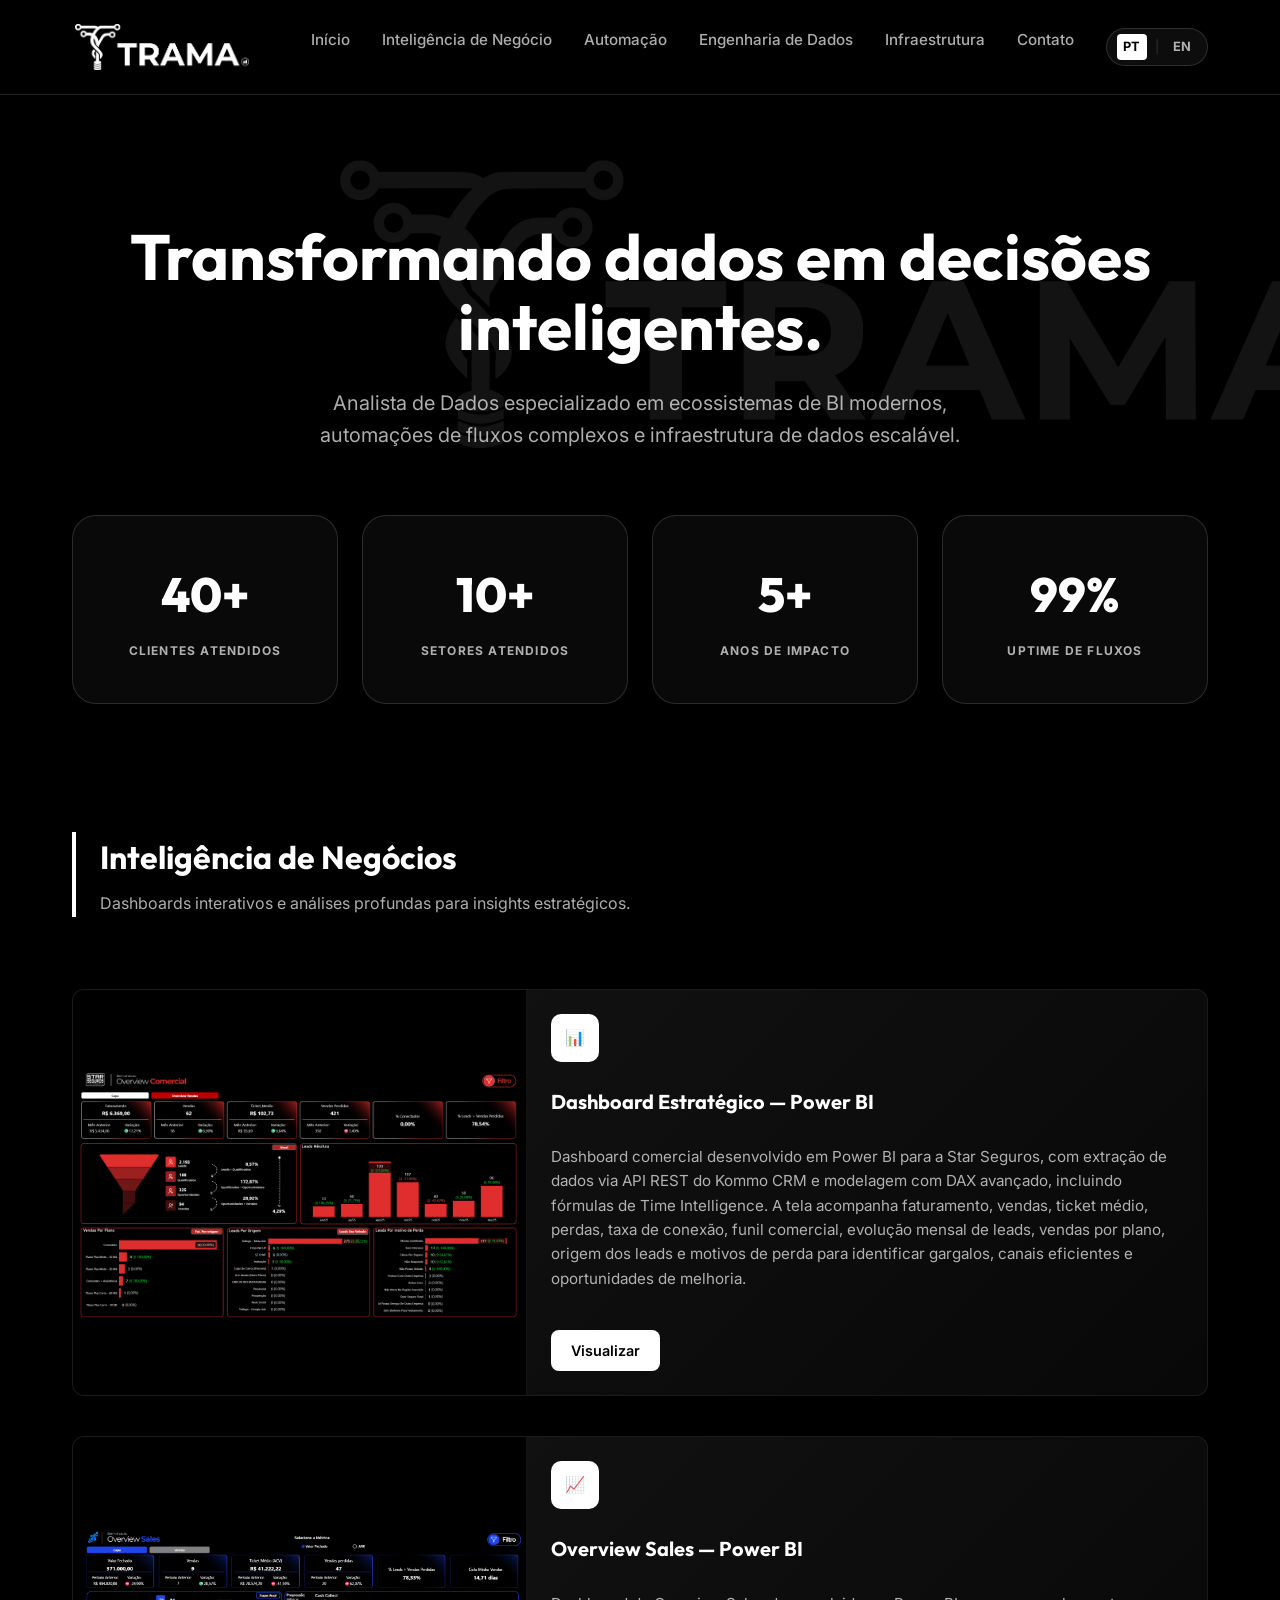
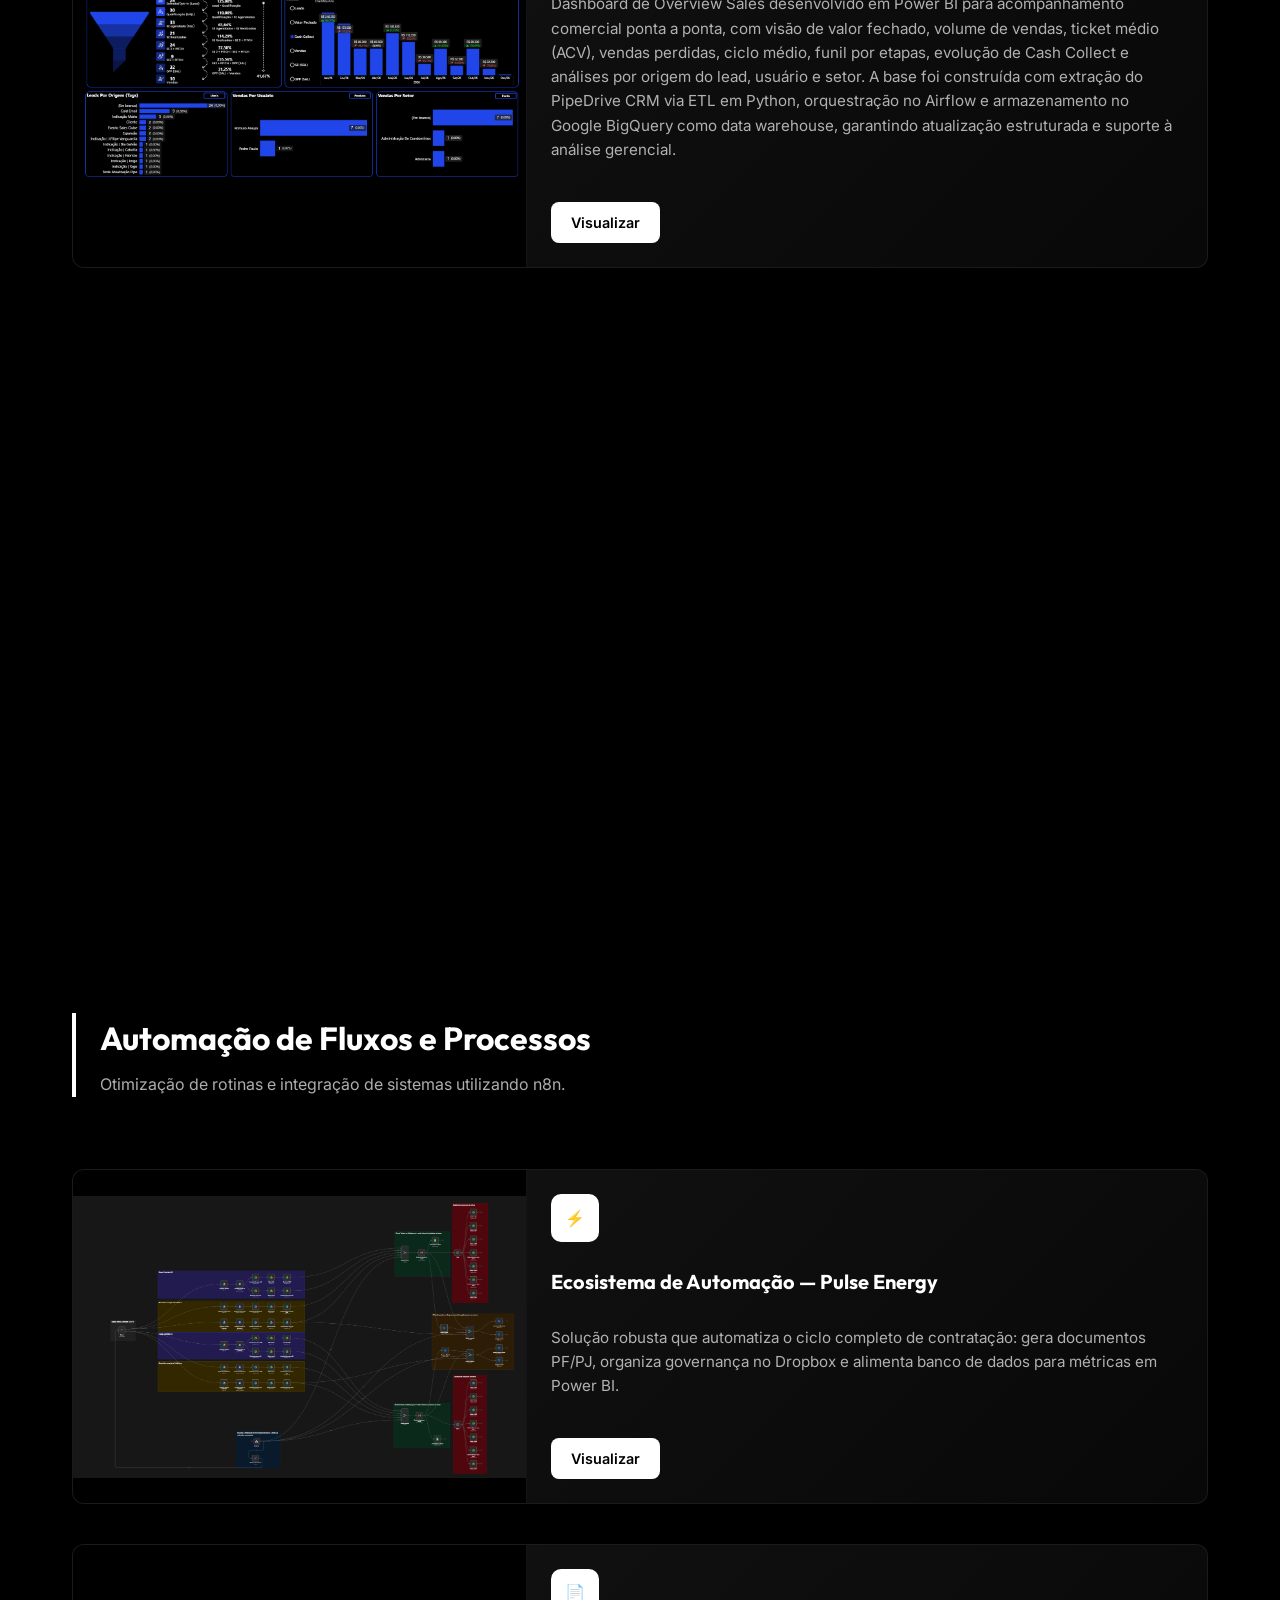
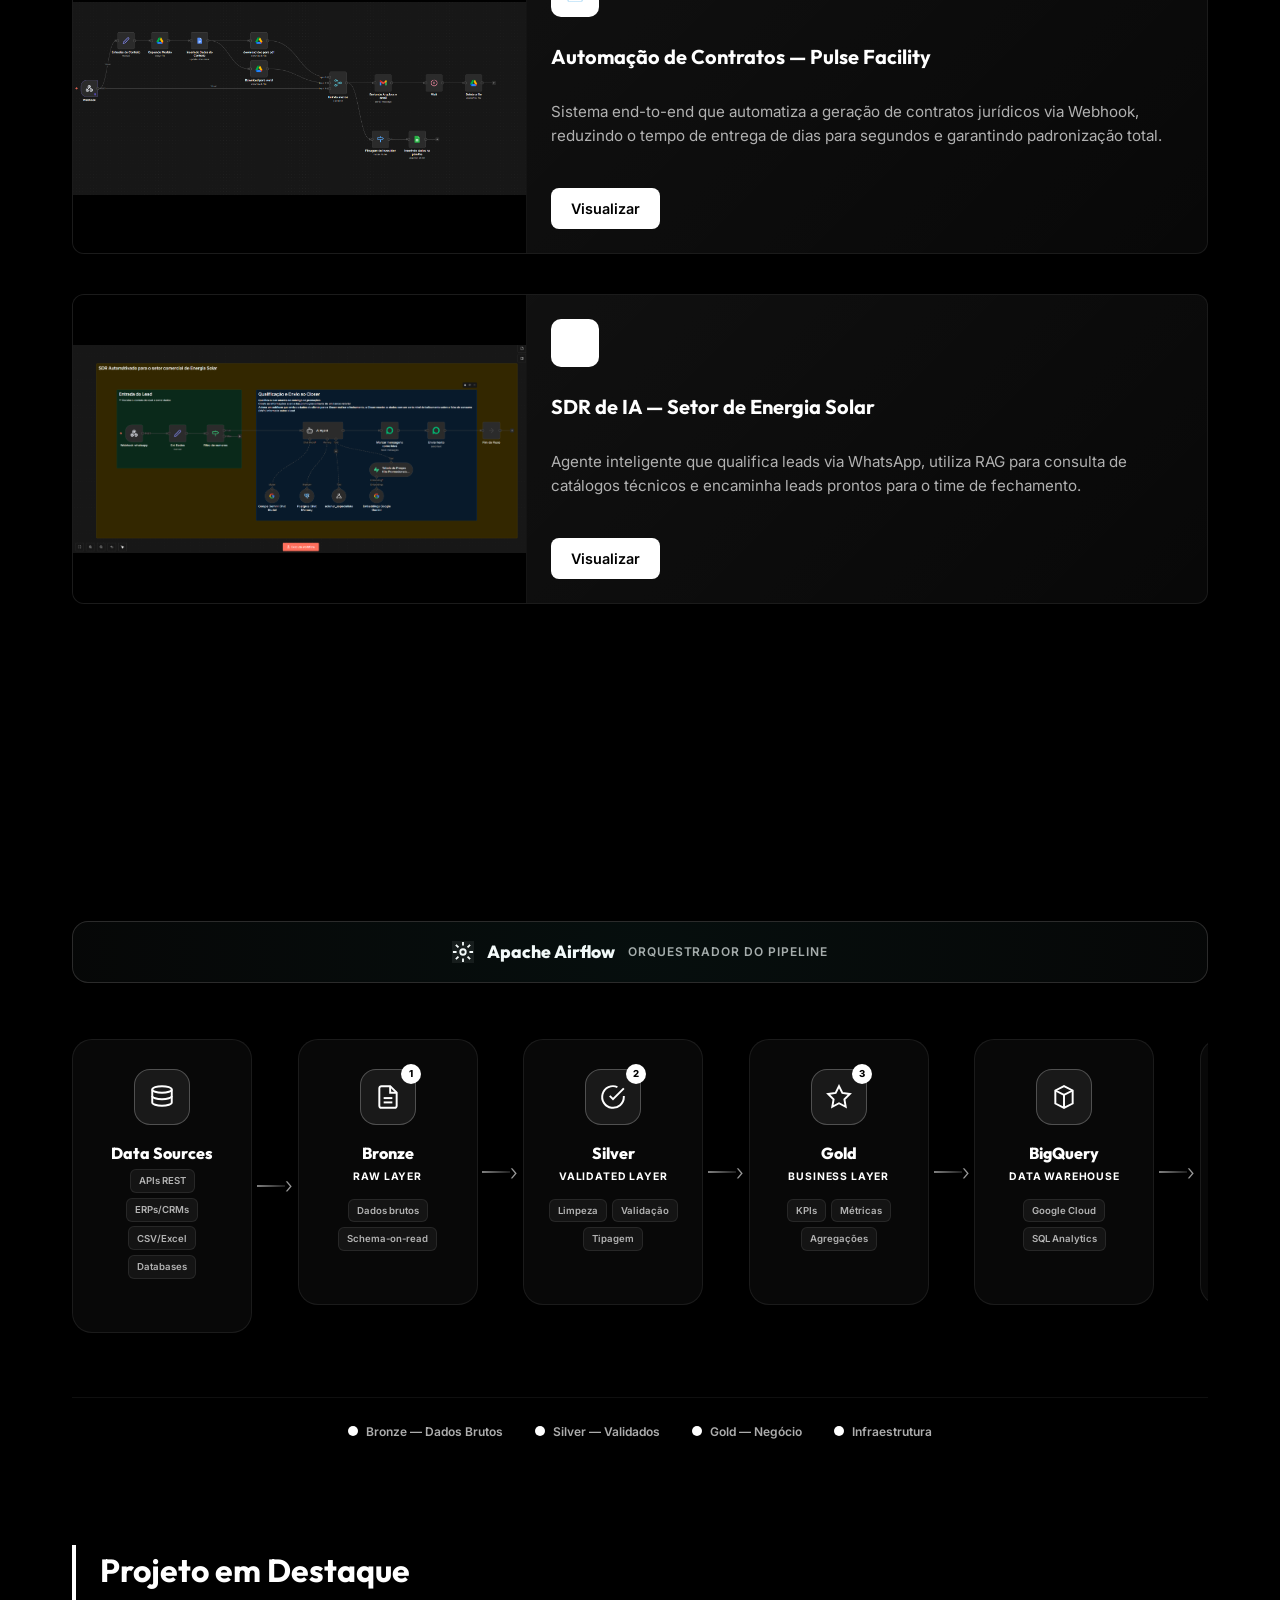
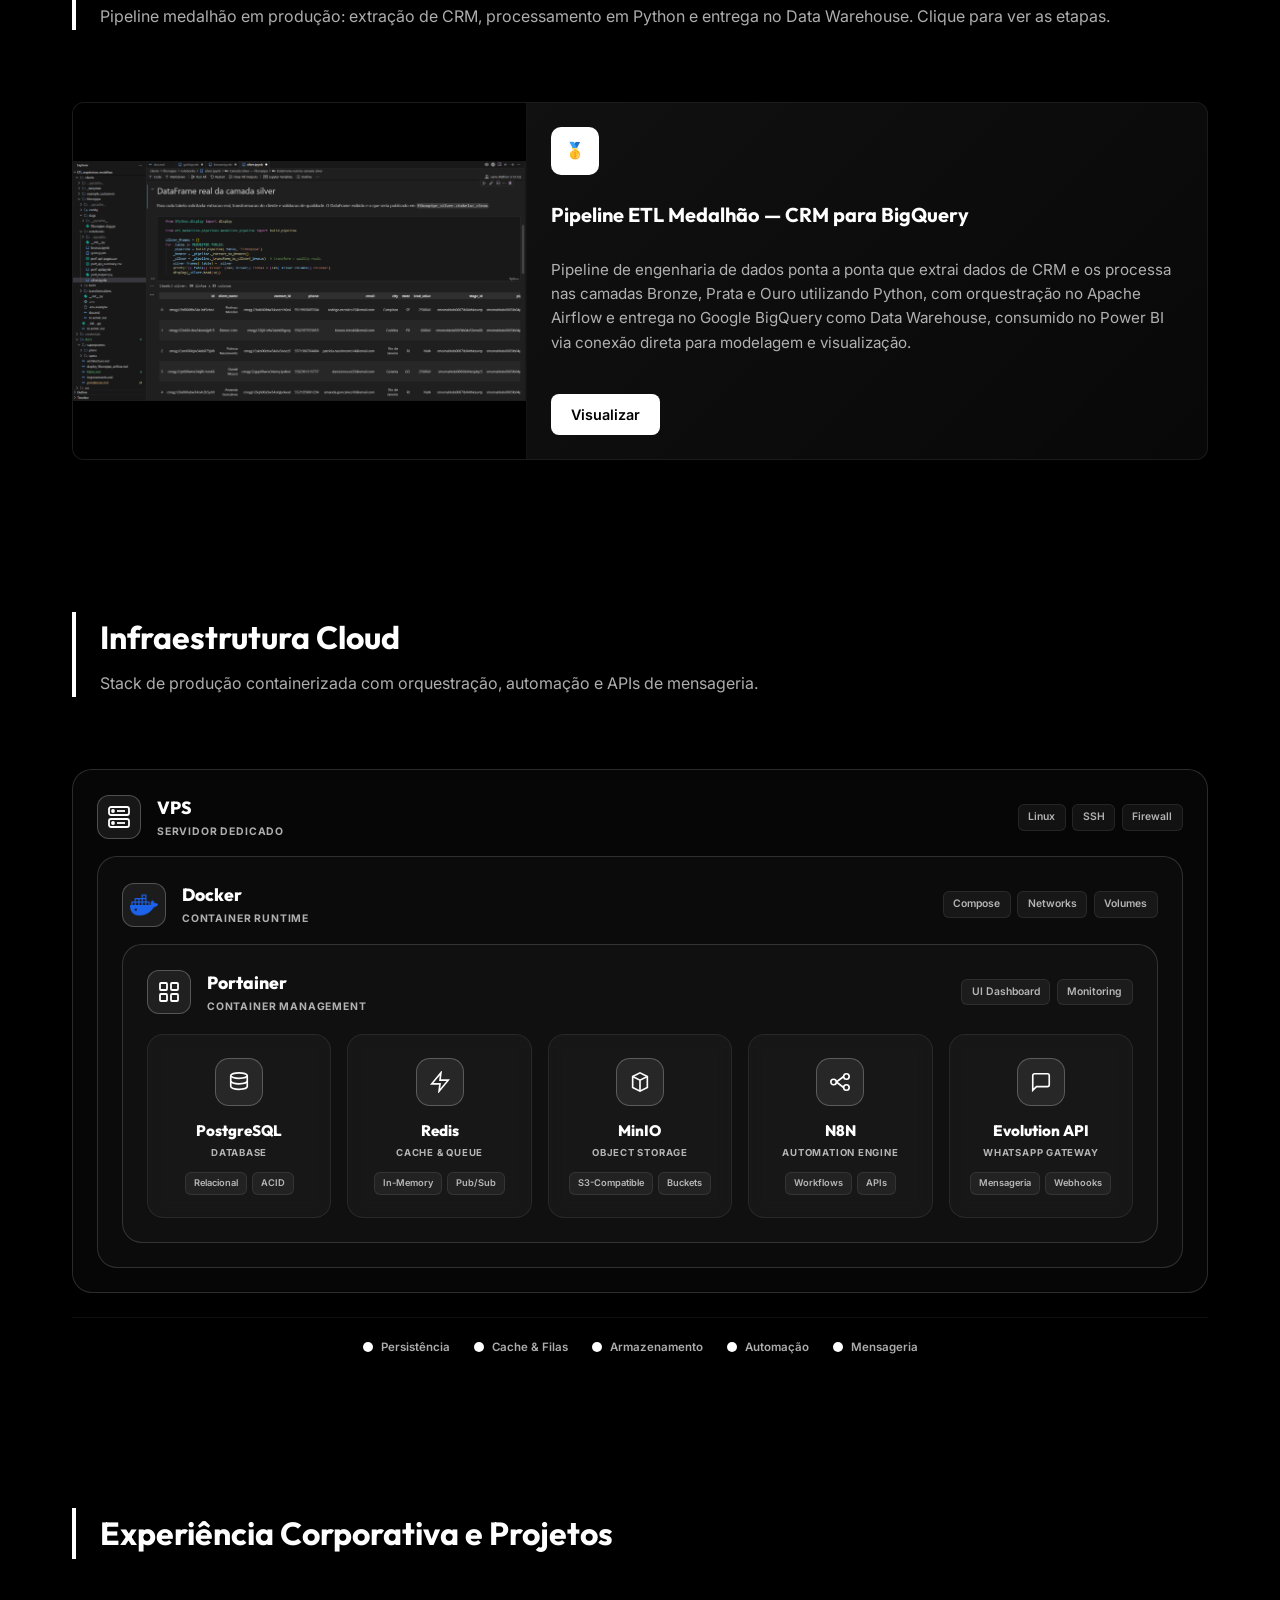
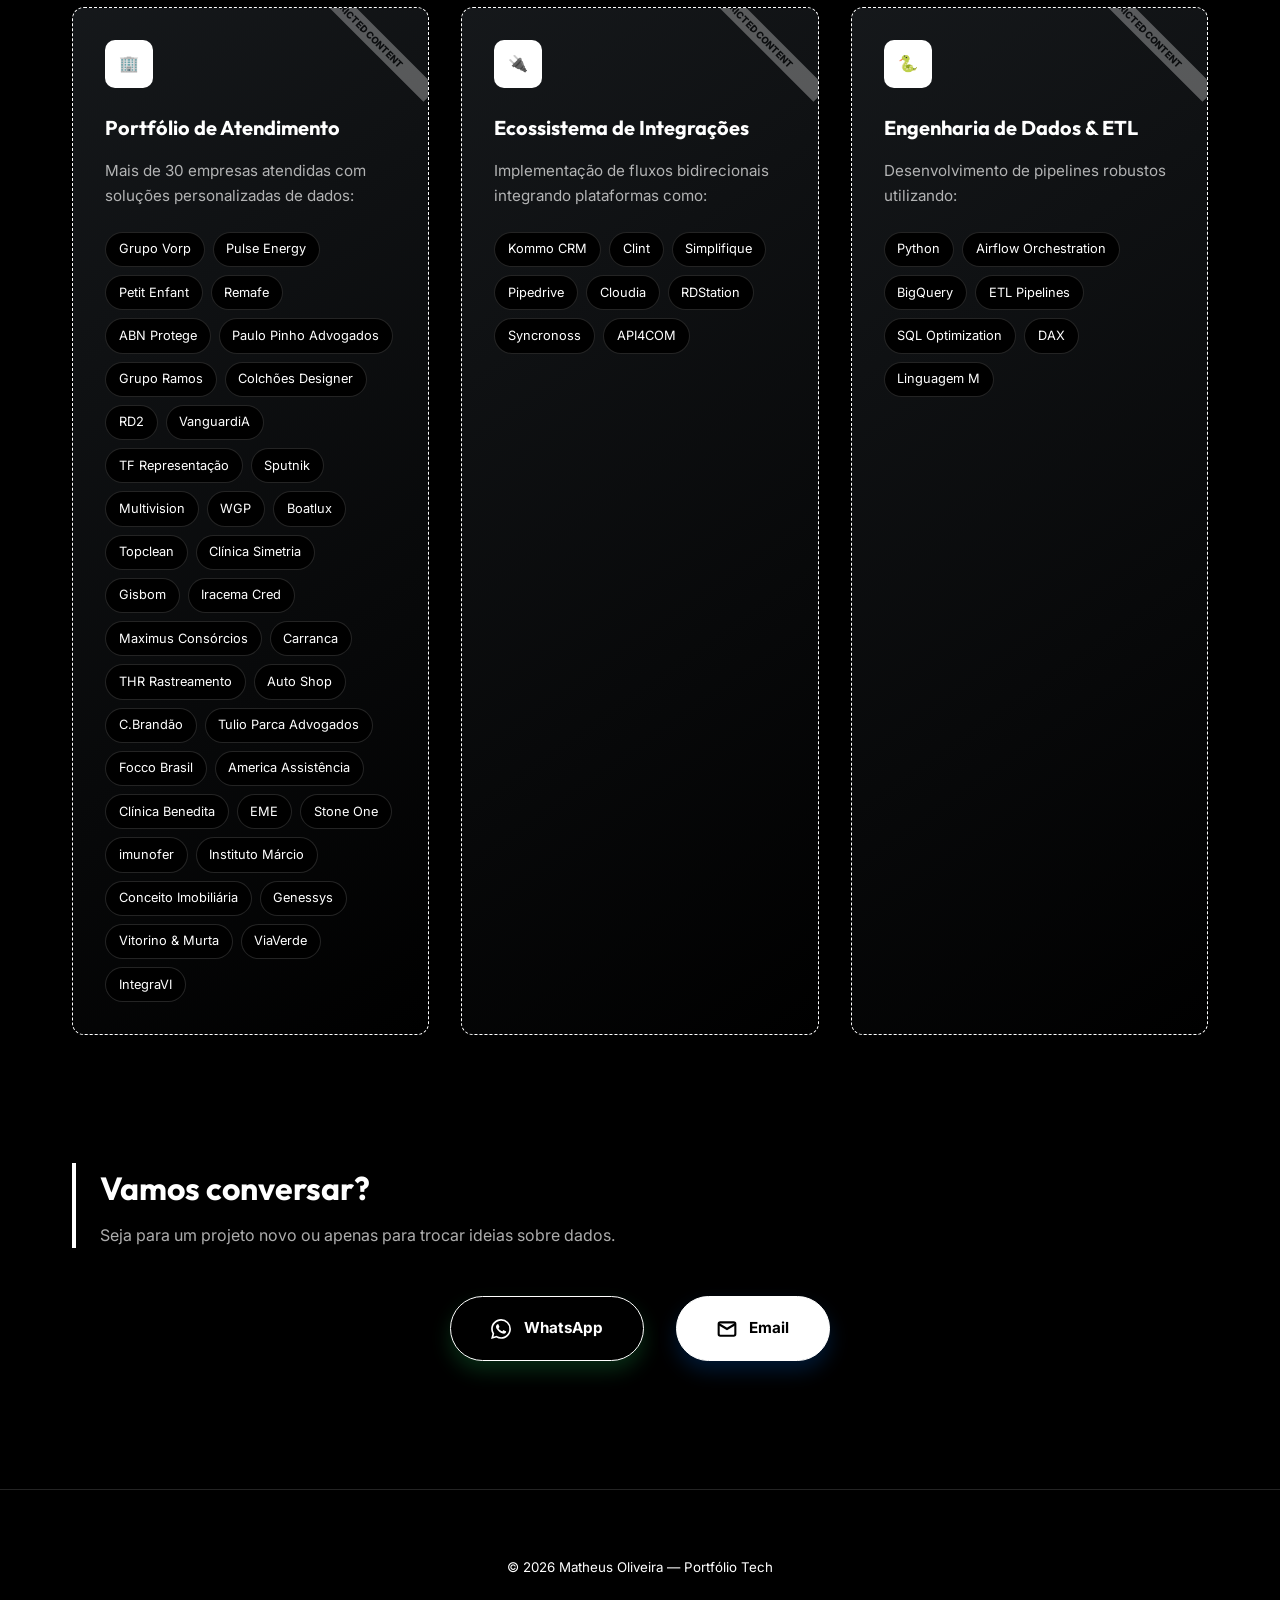
==== trama/index.html @ be78278f "feat: add Trama portfolio page" ====
<!doctype html>
<html lang="pt-BR">

<head>
  <meta charset="utf-8" />
  <meta name="viewport" content="width=device-width,initial-scale=1" />
  <base href="../">
  <link rel="icon" type="image/svg+xml" href="favicon.svg">
  <title>Matheus Oliveira | Portfólio</title>
  <meta name="description" content="Especialista em BI, Automações com n8n e Engenharia de Dados." />
  <link rel="stylesheet" href="styles.css" />
  <link rel="stylesheet" href="trama/trama.css?v=20260902-2" />
  <link rel="preconnect" href="https://app.powerbi.com" crossorigin />
  <link rel="dns-prefetch" href="https://app.powerbi.com" />
</head>

<body class="trama-page">
  <header class="site-header">
    <div class="container header-inner">
      <a class="logo trama-logo" href="/trama/#inicio" aria-label="TRAMA, início">
        <img src="assets/%5Bhorizontal%5D%20logo%20branco.png" alt="TRAMA">
      </a>
      <nav class="main-nav">
        <a href="/trama/#inicio" class="home-link">Início</a>
        <a href="/trama/#bi" data-i18n="nav_bi">Inteligência de Negócios</a>
        <a href="/trama/#n8n" data-i18n="nav_auto">Automação</a>
        <a href="/trama/#data" data-i18n="nav_data">Engenharia de Dados</a>
        <a href="/trama/#infra" data-i18n="nav_infra">Infraestrutura</a>
        <a href="/trama/#contato" data-i18n="nav_contact">Contato</a>
        <div class="lang-switch">
          <span class="lang-opt active" data-lang="pt">PT</span>
          <span class="lang-divider">|</span>
          <span class="lang-opt" data-lang="en">EN</span>
        </div>
      </nav>
    </div>
  </header>

  <main>
    <section id="inicio" class="hero">
      <div class="container">
        <h2 class="reveal delay-1" data-i18n="hero_title">Transformando dados em decisões inteligentes.</h2>
        <p class="reveal delay-2" data-i18n="hero_desc">Analista de Dados especializado em ecossistemas de BI modernos,
          automações de fluxos complexos e
          infraestrutura de dados escalável.</p>
      </div>
    </section>

    <!-- KPI Section Evolution -->
    <section class="kpis-area">
      <div class="container">
        <div class="kpi-section">
          <div class="kpi-card reveal">
            <span class="kpi-num" data-target="40">0</span>
            <span class="kpi-txt">Clientes Atendidos</span>
          </div>
          <div class="kpi-card reveal">
            <span class="kpi-num" data-target="10">0</span>
            <span class="kpi-txt">Setores Atendidos</span>
          </div>
          <div class="kpi-card reveal">
            <span class="kpi-num" data-target="5">0</span>
            <span class="kpi-txt">Anos de Impacto</span>
          </div>
          <div class="kpi-card reveal">
            <span class="kpi-num" data-target="99">0</span>
            <span class="kpi-txt">Uptime de Fluxos</span>
          </div>
        </div>
      </div>
    </section>

    <!-- Business Intelligence Section -->
    <section id="bi" class="projects-section">
      <div class="container">
        <div class="section-header reveal">
          <h3 data-i18n="bi_title">Inteligência de Negócios</h3>
          <p data-i18n="bi_desc">Dashboards interativos e análises profundas para insights estratégicos.</p>
        </div>
        <div id="bi-list" class="projects-grid">
          <div class="card placeholder-card reveal delay-1">
            <div class="card-icon">⏳</div>
            <h4 class="card-title" data-i18n="soon_title">Em breve...</h4>
            <p class="card-desc" data-i18n="bi_soon_desc">Novos dashboards e análises estratégicas estão sendo
              preparados.</p>
          </div>
        </div>
      </div>
    </section>

    <!-- Automation Section -->
    <section id="n8n" class="projects-section">
      <div class="container">
        <div class="section-header reveal">
          <h3 data-i18n="auto_title">Automação de Fluxos e Processos</h3>
          <p data-i18n="auto_desc">Otimização de rotinas e integração de sistemas utilizando n8n.</p>
        </div>
        <div id="n8n-list" class="projects-grid"></div>
      </div>
    </section>

    <!-- Data Architecture Section -->
    <section id="data" class="projects-section">
      <div class="container">
        <div class="section-header reveal">
          <h3 data-i18n="data_title">Engenharia de Dados</h3>
          <p data-i18n="data_desc">Pipeline ETL ponta a ponta com Arquitetura Medalhão, orquestração e entrega de valor
            ao cliente.</p>
        </div>

        <!-- Medallion Architecture Flowchart -->
        <div class="medallion-flow reveal">

          <!-- Orchestrator Banner -->
          <div class="flow-orchestrator">
            <div class="orch-icon">
              <svg width="22" height="22" viewBox="0 0 24 24" fill="none" stroke="currentColor" stroke-width="2">
                <circle cx="12" cy="12" r="3" />
                <path
                  d="M12 1v4M12 19v4M4.22 4.22l2.83 2.83M16.95 16.95l2.83 2.83M1 12h4M19 12h4M4.22 19.78l2.83-2.83M16.95 7.05l2.83-2.83" />
              </svg>
            </div>
            <span class="orch-label">Apache Airflow</span>
            <span class="orch-role">Orquestrador do Pipeline</span>
            <div class="orch-pulse"></div>
          </div>

          <!-- Flow Steps -->
          <div class="flow-track">

            <!-- Step 1: Data Sources -->
            <div class="flow-step" data-step="1">
              <div class="step-node source-node">
                <div class="step-icon-wrap source-wrap">
                  <svg width="26" height="26" viewBox="0 0 24 24" fill="none" stroke="currentColor" stroke-width="1.8">
                    <ellipse cx="12" cy="5" rx="9" ry="3" />
                    <path d="M21 5v6c0 1.66-4.03 3-9 3S3 12.66 3 11V5" />
                    <path d="M21 11v6c0 1.66-4.03 3-9 3s-9-1.34-9-3v-6" />
                  </svg>
                </div>
                <h4 class="step-title">Data Sources</h4>
                <div class="step-tags">
                  <span class="step-tag">APIs REST</span>
                  <span class="step-tag">ERPs/CRMs</span>
                  <span class="step-tag">CSV/Excel</span>
                  <span class="step-tag">Databases</span>
                </div>
                <p class="step-desc">Ingestão de múltiplas fontes de dados estruturados e semi-estruturados</p>
              </div>
              <div class="flow-connector">
                <div class="connector-line"></div>
                <div class="connector-arrow">›</div>
              </div>
            </div>

            <!-- Step 2: Bronze -->
            <div class="flow-step" data-step="2">
              <div class="step-node bronze-node">
                <div class="step-icon-wrap bronze-wrap">
                  <span class="medal-badge bronze-badge">1</span>
                  <svg width="26" height="26" viewBox="0 0 24 24" fill="none" stroke="currentColor" stroke-width="1.8">
                    <path d="M14 2H6a2 2 0 00-2 2v16a2 2 0 002 2h12a2 2 0 002-2V8z" />
                    <polyline points="14,2 14,8 20,8" />
                    <line x1="16" y1="13" x2="8" y2="13" />
                    <line x1="16" y1="17" x2="8" y2="17" />
                  </svg>
                </div>
                <h4 class="step-title">Bronze</h4>
                <span class="step-subtitle">Raw Layer</span>
                <div class="step-tags">
                  <span class="step-tag">Dados brutos</span>
                  <span class="step-tag">Schema-on-read</span>
                </div>
                <p class="step-desc">Cópia fiel das fontes sem transformação. Histórico imutável.</p>
              </div>
              <div class="flow-connector">
                <div class="connector-line"></div>
                <div class="connector-arrow">›</div>
              </div>
            </div>

            <!-- Step 3: Silver -->
            <div class="flow-step" data-step="3">
              <div class="step-node silver-node">
                <div class="step-icon-wrap silver-wrap">
                  <span class="medal-badge silver-badge">2</span>
                  <svg width="26" height="26" viewBox="0 0 24 24" fill="none" stroke="currentColor" stroke-width="1.8">
                    <path d="M22 11.08V12a10 10 0 11-5.93-9.14" />
                    <polyline points="22,4 12,14.01 9,11.01" />
                  </svg>
                </div>
                <h4 class="step-title">Silver</h4>
                <span class="step-subtitle">Validated Layer</span>
                <div class="step-tags">
                  <span class="step-tag">Limpeza</span>
                  <span class="step-tag">Validação</span>
                  <span class="step-tag">Tipagem</span>
                </div>
                <p class="step-desc">Dados limpos, validados e padronizados. Regras de qualidade aplicadas.</p>
              </div>
              <div class="flow-connector">
                <div class="connector-line"></div>
                <div class="connector-arrow">›</div>
              </div>
            </div>

            <!-- Step 4: Gold -->
            <div class="flow-step" data-step="4">
              <div class="step-node gold-node">
                <div class="step-icon-wrap gold-wrap">
                  <span class="medal-badge gold-badge">3</span>
                  <svg width="26" height="26" viewBox="0 0 24 24" fill="none" stroke="currentColor" stroke-width="1.8">
                    <polygon
                      points="12,2 15.09,8.26 22,9.27 17,14.14 18.18,21.02 12,17.77 5.82,21.02 7,14.14 2,9.27 8.91,8.26" />
                  </svg>
                </div>
                <h4 class="step-title">Gold</h4>
                <span class="step-subtitle">Business Layer</span>
                <div class="step-tags">
                  <span class="step-tag">KPIs</span>
                  <span class="step-tag">Métricas</span>
                  <span class="step-tag">Agregações</span>
                </div>
                <p class="step-desc">Modelos dimensionais prontos para consumo. Métricas de negócio calculadas.</p>
              </div>
              <div class="flow-connector">
                <div class="connector-line"></div>
                <div class="connector-arrow">›</div>
              </div>
            </div>

            <!-- Step 5: BigQuery DW -->
            <div class="flow-step" data-step="5">
              <div class="step-node bq-node">
                <div class="step-icon-wrap bq-wrap">
                  <svg width="26" height="26" viewBox="0 0 24 24" fill="none" stroke="currentColor" stroke-width="1.8">
                    <path d="M4 6l8-4 8 4v12l-8 4-8-4z" />
                    <path d="M4 6l8 4 8-4" />
                    <path d="M12 10v12" />
                  </svg>
                </div>
                <h4 class="step-title">BigQuery</h4>
                <span class="step-subtitle">Data Warehouse</span>
                <div class="step-tags">
                  <span class="step-tag">Google Cloud</span>
                  <span class="step-tag">SQL Analytics</span>
                </div>
                <p class="step-desc">Armazém central escalável. Consultas analíticas de alto desempenho.</p>
              </div>
              <div class="flow-connector">
                <div class="connector-line"></div>
                <div class="connector-arrow">›</div>
              </div>
            </div>

            <!-- Step 6: Power BI -->
            <div class="flow-step" data-step="6">
              <div class="step-node pbi-node">
                <div class="step-icon-wrap pbi-wrap">
                  <svg width="26" height="26" viewBox="0 0 24 24" fill="none" stroke="currentColor" stroke-width="1.8">
                    <rect x="3" y="12" width="4" height="9" rx="1" />
                    <rect x="10" y="7" width="4" height="14" rx="1" />
                    <rect x="17" y="3" width="4" height="18" rx="1" />
                  </svg>
                </div>
                <h4 class="step-title">Power BI</h4>
                <span class="step-subtitle">Data Visualization</span>
                <div class="step-tags">
                  <span class="step-tag">DAX</span>
                  <span class="step-tag">Dashboards</span>
                  <span class="step-tag">Storytelling</span>
                </div>
                <p class="step-desc">Visualizações interativas e relatórios estratégicos com modelagem DAX.</p>
              </div>
              <div class="flow-connector">
                <div class="connector-line"></div>
                <div class="connector-arrow">›</div>
              </div>
            </div>

            <!-- Step 7: Client -->
            <div class="flow-step" data-step="7">
              <div class="step-node client-node">
                <div class="step-icon-wrap client-wrap">
                  <svg width="26" height="26" viewBox="0 0 24 24" fill="none" stroke="currentColor" stroke-width="1.8">
                    <path d="M17 21v-2a4 4 0 00-4-4H5a4 4 0 00-4 4v2" />
                    <circle cx="9" cy="7" r="4" />
                    <path d="M23 21v-2a4 4 0 00-3-3.87" />
                    <path d="M16 3.13a4 4 0 010 7.75" />
                  </svg>
                </div>
                <h4 class="step-title">Cliente</h4>
                <span class="step-subtitle">Decisão Estratégica</span>
                <div class="step-tags">
                  <span class="step-tag">Insights</span>
                  <span class="step-tag">Ações</span>
                </div>
                <p class="step-desc">Entrega de valor: insights acionáveis para tomada de decisão executiva.</p>
              </div>
            </div>

          </div><!-- /flow-track -->

          <!-- Flow Legend -->
          <div class="flow-legend">
            <div class="legend-item">
              <span class="legend-dot" style="background: #cd7f32;"></span>
              <span>Bronze — Dados Brutos</span>
            </div>
            <div class="legend-item">
              <span class="legend-dot" style="background: #b0b8c9;"></span>
              <span>Silver — Validados</span>
            </div>
            <div class="legend-item">
              <span class="legend-dot" style="background: #ffd700;"></span>
              <span>Gold — Negócio</span>
            </div>
            <div class="legend-item">
              <span class="legend-dot" style="background: var(--accent-bright, #8ea8ff);"></span>
              <span>Infraestrutura</span>
            </div>
          </div>

        </div><!-- /medallion-flow -->

        <!-- Featured Data Engineering Project -->
        <div class="section-header section-subheader reveal">
          <h3 data-i18n="data_project_title">Projeto em Destaque</h3>
          <p data-i18n="data_project_desc">Pipeline medalhão em produção: extração de CRM, processamento em Python
            e entrega no Data Warehouse. Clique para ver as etapas.</p>
        </div>
        <div id="data-list" class="projects-grid"></div>

      </div>
    </section>

    <!-- Infrastructure Section -->
    <section id="infra" class="projects-section">
      <div class="container">
        <div class="section-header reveal">
          <h3 data-i18n="infra_title">Infraestrutura Cloud</h3>
          <p data-i18n="infra_desc">Stack de produção containerizada com orquestração, automação e APIs de mensageria.
          </p>
        </div>

        <div class="infra-flow reveal">

          <!-- Layer 1: VPS -->
          <div class="infra-layer vps-layer">
            <div class="layer-header">
              <div class="layer-icon-wrap vps-icon-wrap">
                <svg width="24" height="24" viewBox="0 0 24 24" fill="none" stroke="currentColor" stroke-width="1.8">
                  <rect x="2" y="2" width="20" height="8" rx="2" />
                  <rect x="2" y="14" width="20" height="8" rx="2" />
                  <circle cx="6" cy="6" r="1" fill="currentColor" />
                  <circle cx="6" cy="18" r="1" fill="currentColor" />
                  <line x1="10" y1="6" x2="18" y2="6" />
                  <line x1="10" y1="18" x2="18" y2="18" />
                </svg>
              </div>
              <div class="layer-title-group">
                <h4 class="layer-title">VPS</h4>
                <span class="layer-subtitle">Servidor Dedicado</span>
              </div>
              <div class="layer-tags">
                <span class="infra-tag">Linux</span>
                <span class="infra-tag">SSH</span>
                <span class="infra-tag">Firewall</span>
              </div>
            </div>

            <!-- Layer 2: Docker -->
            <div class="infra-layer docker-layer">
              <div class="layer-header">
                <div class="layer-icon-wrap docker-icon-wrap">
                  <img src="assets/social.png" alt="Docker" width="28" height="28" style="object-fit: contain;">
                </div>
                <div class="layer-title-group">
                  <h4 class="layer-title">Docker</h4>
                  <span class="layer-subtitle">Container Runtime</span>
                </div>
                <div class="layer-tags">
                  <span class="infra-tag">Compose</span>
                  <span class="infra-tag">Networks</span>
                  <span class="infra-tag">Volumes</span>
                </div>
              </div>

              <!-- Layer 3: Portainer -->
              <div class="infra-layer portainer-layer">
                <div class="layer-header">
                  <div class="layer-icon-wrap portainer-icon-wrap">
                    <svg width="24" height="24" viewBox="0 0 24 24" fill="none" stroke="currentColor"
                      stroke-width="1.8">
                      <rect x="3" y="3" width="7" height="7" rx="1" />
                      <rect x="14" y="3" width="7" height="7" rx="1" />
                      <rect x="3" y="14" width="7" height="7" rx="1" />
                      <rect x="14" y="14" width="7" height="7" rx="1" />
                    </svg>
                  </div>
                  <div class="layer-title-group">
                    <h4 class="layer-title">Portainer</h4>
                    <span class="layer-subtitle">Container Management</span>
                  </div>
                  <div class="layer-tags">
                    <span class="infra-tag">UI Dashboard</span>
                    <span class="infra-tag">Monitoring</span>
                  </div>
                </div>

                <!-- Services Grid -->
                <div class="infra-services">

                  <div class="service-card postgres-service">
                    <div class="service-icon-wrap postgres-icon">
                      <svg width="22" height="22" viewBox="0 0 24 24" fill="none" stroke="currentColor"
                        stroke-width="1.8">
                        <ellipse cx="12" cy="5" rx="9" ry="3" />
                        <path d="M21 5v6c0 1.66-4.03 3-9 3S3 12.66 3 11V5" />
                        <path d="M21 11v6c0 1.66-4.03 3-9 3s-9-1.34-9-3v-6" />
                      </svg>
                    </div>
                    <h5 class="service-name">PostgreSQL</h5>
                    <span class="service-role">Database</span>
                    <div class="service-tags">
                      <span>Relacional</span>
                      <span>ACID</span>
                    </div>
                  </div>

                  <div class="service-card redis-service">
                    <div class="service-icon-wrap redis-icon">
                      <svg width="22" height="22" viewBox="0 0 24 24" fill="none" stroke="currentColor"
                        stroke-width="1.8">
                        <polygon points="13,2 3,14 12,14 11,22 21,10 12,10" />
                      </svg>
                    </div>
                    <h5 class="service-name">Redis</h5>
                    <span class="service-role">Cache & Queue</span>
                    <div class="service-tags">
                      <span>In-Memory</span>
                      <span>Pub/Sub</span>
                    </div>
                  </div>

                  <div class="service-card minio-service">
                    <div class="service-icon-wrap minio-icon">
                      <svg width="22" height="22" viewBox="0 0 24 24" fill="none" stroke="currentColor"
                        stroke-width="1.8">
                        <path d="M4 6l8-4 8 4v12l-8 4-8-4z" />
                        <path d="M4 6l8 4 8-4" />
                        <path d="M12 10v12" />
                      </svg>
                    </div>
                    <h5 class="service-name">MinIO</h5>
                    <span class="service-role">Object Storage</span>
                    <div class="service-tags">
                      <span>S3-Compatible</span>
                      <span>Buckets</span>
                    </div>
                  </div>

                  <div class="service-card n8n-service">
                    <div class="service-icon-wrap n8n-icon">
                      <svg width="22" height="22" viewBox="0 0 24 24" fill="none" stroke="currentColor"
                        stroke-width="1.8">
                        <circle cx="5" cy="12" r="3" />
                        <circle cx="19" cy="6" r="3" />
                        <circle cx="19" cy="18" r="3" />
                        <line x1="8" y1="12" x2="16" y2="6" />
                        <line x1="8" y1="12" x2="16" y2="18" />
                      </svg>
                    </div>
                    <h5 class="service-name">N8N</h5>
                    <span class="service-role">Automation Engine</span>
                    <div class="service-tags">
                      <span>Workflows</span>
                      <span>APIs</span>
                    </div>
                  </div>

                  <div class="service-card evolution-service">
                    <div class="service-icon-wrap evolution-icon">
                      <svg width="22" height="22" viewBox="0 0 24 24" fill="none" stroke="currentColor"
                        stroke-width="1.8">
                        <path d="M21 15a2 2 0 01-2 2H7l-4 4V5a2 2 0 012-2h14a2 2 0 012 2z" />
                      </svg>
                    </div>
                    <h5 class="service-name">Evolution API</h5>
                    <span class="service-role">WhatsApp Gateway</span>
                    <div class="service-tags">
                      <span>Mensageria</span>
                      <span>Webhooks</span>
                    </div>
                  </div>

                </div><!-- /infra-services -->

              </div><!-- /portainer-layer -->
            </div><!-- /docker-layer -->
          </div><!-- /vps-layer -->

          <!-- Connection indicators -->
          <div class="infra-connections">
            <div class="conn-item">
              <span class="conn-dot" style="background: #336791;"></span>
              <span>Persistência</span>
            </div>
            <div class="conn-item">
              <span class="conn-dot" style="background: #dc382d;"></span>
              <span>Cache & Filas</span>
            </div>
            <div class="conn-item">
              <span class="conn-dot" style="background: #c72c48;"></span>
              <span>Armazenamento</span>
            </div>
            <div class="conn-item">
              <span class="conn-dot" style="background: #ff6d5a;"></span>
              <span>Automação</span>
            </div>
            <div class="conn-item">
              <span class="conn-dot" style="background: #25d366;"></span>
              <span>Mensageria</span>
            </div>
          </div>

        </div><!-- /infra-flow -->
      </div>
    </section>

    <!-- Confidential Projects Section -->
    <section id="confidential" class="projects-section">
      <div class="container">
        <div class="section-header reveal">
          <h3 data-i18n="conf_title">Experiência Corporativa e Projetos</h3>
        </div>

        <div class="confidential-grid">
          <div class="confidential-card reveal delay-1">
            <div class="card-icon">🏢</div>
            <h4 class="card-title" data-i18n="conf_card1_title">Portfólio de Atendimento</h4>
            <p class="card-desc" data-i18n="conf_card1_desc">Mais de 30 empresas atendidas com soluções personalizadas
              de dados:</p>
            <div class="tag-cloud">
              <span>Grupo Vorp</span><span>Pulse Energy</span><span>Petit Enfant</span><span>Remafe</span><span>ABN
                Protege</span><span>Paulo Pinho Advogados</span><span>Grupo Ramos</span><span>Colchões
                Designer</span><span>RD2</span><span>VanguardiA</span><span>TF
                Representação</span><span>Sputnik</span><span>Multivision</span><span>WGP</span><span>Boatlux</span><span>Topclean</span><span>Clínica
                Simetria</span><span>Gisbom</span><span>Iracema Cred</span><span>Maximus
                Consórcios</span><span>Carranca</span><span>THR Rastreamento</span><span>Auto
                Shop</span><span>C.Brandão</span><span>Tulio Parca Advogados</span><span>Focco
                Brasil</span><span>America Assistência</span><span>Clínica Benedita</span><span>EME</span><span>Stone
                One</span><span>imunofer</span><span>Instituto Márcio</span><span>Conceito
                Imobiliária</span><span>Genessys</span><span>Vitorino &
                Murta</span><span>ViaVerde</span><span>IntegraVI</span>
            </div>
          </div>

          <div class="confidential-card reveal delay-2">
            <div class="card-icon">🔌</div>
            <h4 class="card-title" data-i18n="conf_card2_title">Ecossistema de Integrações</h4>
            <p class="card-desc" data-i18n="conf_card2_desc">Implementação de fluxos bidirecionais integrando
              plataformas como:</p>
            <div class="tag-cloud">
              <span>Kommo
                CRM</span><span>Clint</span><span>Simplifique</span><span>Pipedrive</span><span>Cloudia</span><span>RDStation</span><span>Syncronoss</span><span>API4COM</span>
            </div>
          </div>

          <div class="confidential-card reveal delay-3">
            <div class="card-icon">🐍</div>
            <h4 class="card-title" data-i18n="conf_card3_title">Engenharia de Dados & ETL</h4>
            <p class="card-desc" data-i18n="conf_card3_desc">Desenvolvimento de pipelines robustos utilizando:</p>
            <div class="tag-cloud">
              <span>Python</span><span>Airflow Orchestration</span><span>BigQuery</span><span>ETL
                Pipelines</span><span>SQL Optimization</span><span>DAX</span><span>Linguagem M</span>
            </div>
          </div>
        </div>
      </div>
    </section>

    <section id="contato" class="projects-section">
      <div class="container">
        <div class="section-header reveal">
          <h3 data-i18n="contact_title">Vamos conversar?</h3>
          <p data-i18n="contact_desc">Seja para um projeto novo ou apenas para trocar ideias sobre dados.</p>
        </div>
        <div class="contact-options reveal delay-1">
          <a href="https://wa.me/5585994447394?text=Olá%20Matheus,%20vi%20seu%20portfólio%20e%20gostaria%20de%20entrar%20em%20contato"
            target="_blank" class="contact-button whatsapp">
            <svg width="20" height="20" fill="currentColor" viewBox="0 0 24 24">
              <path
                d="M17.472 14.382c-.297-.149-1.758-.867-2.03-.967-.273-.099-.471-.148-.67.15-.197.297-.767.966-.94 1.164-.173.199-.347.223-.644.075-.297-.15-1.255-.463-2.39-1.475-.883-.788-1.48-1.761-1.653-2.059-.173-.297-.018-.458.13-.606.134-.133.298-.347.446-.52.149-.174.198-.298.298-.497.099-.198.05-.371-.025-.52-.075-.149-.669-1.612-.916-2.207-.242-.579-.487-.5-.669-.51-.173-.008-.371-.01-.57-.01-.198 0-.52.074-.792.372-.272.297-1.04 1.016-1.04 2.479 0 1.462 1.065 2.875 1.213 3.074.149.198 2.096 3.2 5.077 4.487.709.306 1.262.489 1.694.625.712.227 1.36.195 1.871.118.571-.085 1.758-.719 2.006-1.413.248-.694.248-1.289.173-1.413-.074-.124-.272-.198-.57-.347m-5.421 7.403h-.004a9.87 9.87 0 01-5.031-1.378l-.361-.214-3.741.982.998-3.648-.235-.374a9.86 9.86 0 01-1.51-5.26c.001-5.45 4.436-9.884 9.888-9.884 2.64 0 5.122 1.03 6.988 2.898a9.825 9.825 0 012.893 6.994c-.003 5.45-4.437 9.884-9.885 9.884m8.413-18.297A11.815 11.815 0 0012.05 0C5.495 0 .16 5.335.157 11.892c0 2.096.547 4.142 1.588 5.945L.057 24l6.305-1.654a11.882 11.882 0 005.683 1.448h.005c6.554 0 11.890-5.335 11.893-11.893a11.821 11.821 0 00-3.48-8.413Z" />
            </svg>
            WhatsApp
          </a>
          <a href="mailto:matheus.oliveira6842@gmail.com" target="_blank" class="contact-button email">
            <svg width="20" height="20" fill="none" stroke="currentColor" stroke-width="2.5" viewBox="0 0 24 24">
              <path d="M4 4h16c1.1 0 2 .9 2 2v12c0 1.1-.9 2-2 2H4c-1.1 0-2-.9-2-2V6c0-1.1.9-2 2-2z" />
              <polyline points="22,6 12,12 2,6" />
            </svg>
            Email
          </a>
        </div>
      </div>
    </section>
  </main>

  <footer class="site-footer">
    <div class="container">
      <small>© <span id="year"></span> Matheus Oliveira — <span data-i18n="footer">Portfólio</span></small>
    </div>
  </footer>

  <!-- Modal Global para Visualização -->
  <div id="preview-modal" class="modal hidden" role="dialog" aria-hidden="true">
    <div class="modal-backdrop" data-close="true"></div>
    <div class="modal-content">
      <button class="modal-close" aria-label="Fechar" data-close="true">&times;</button>
      <h4 id="modal-title"></h4>
      <div id="modal-body" class="modal-body"></div>
      <div class="modal-actions">
        <button id="copy-embed" class="btn btn-primary" data-i18n="btn_copy">Copiar Código</button>
        <a id="open-new" class="btn btn-secondary" target="_blank" rel="noopener" data-i18n="btn_fullscreen">Ver
          Fullscreen</a>
      </div>
    </div>
  </div>

  <script src="script.js" defer></script>
</body>

</html>
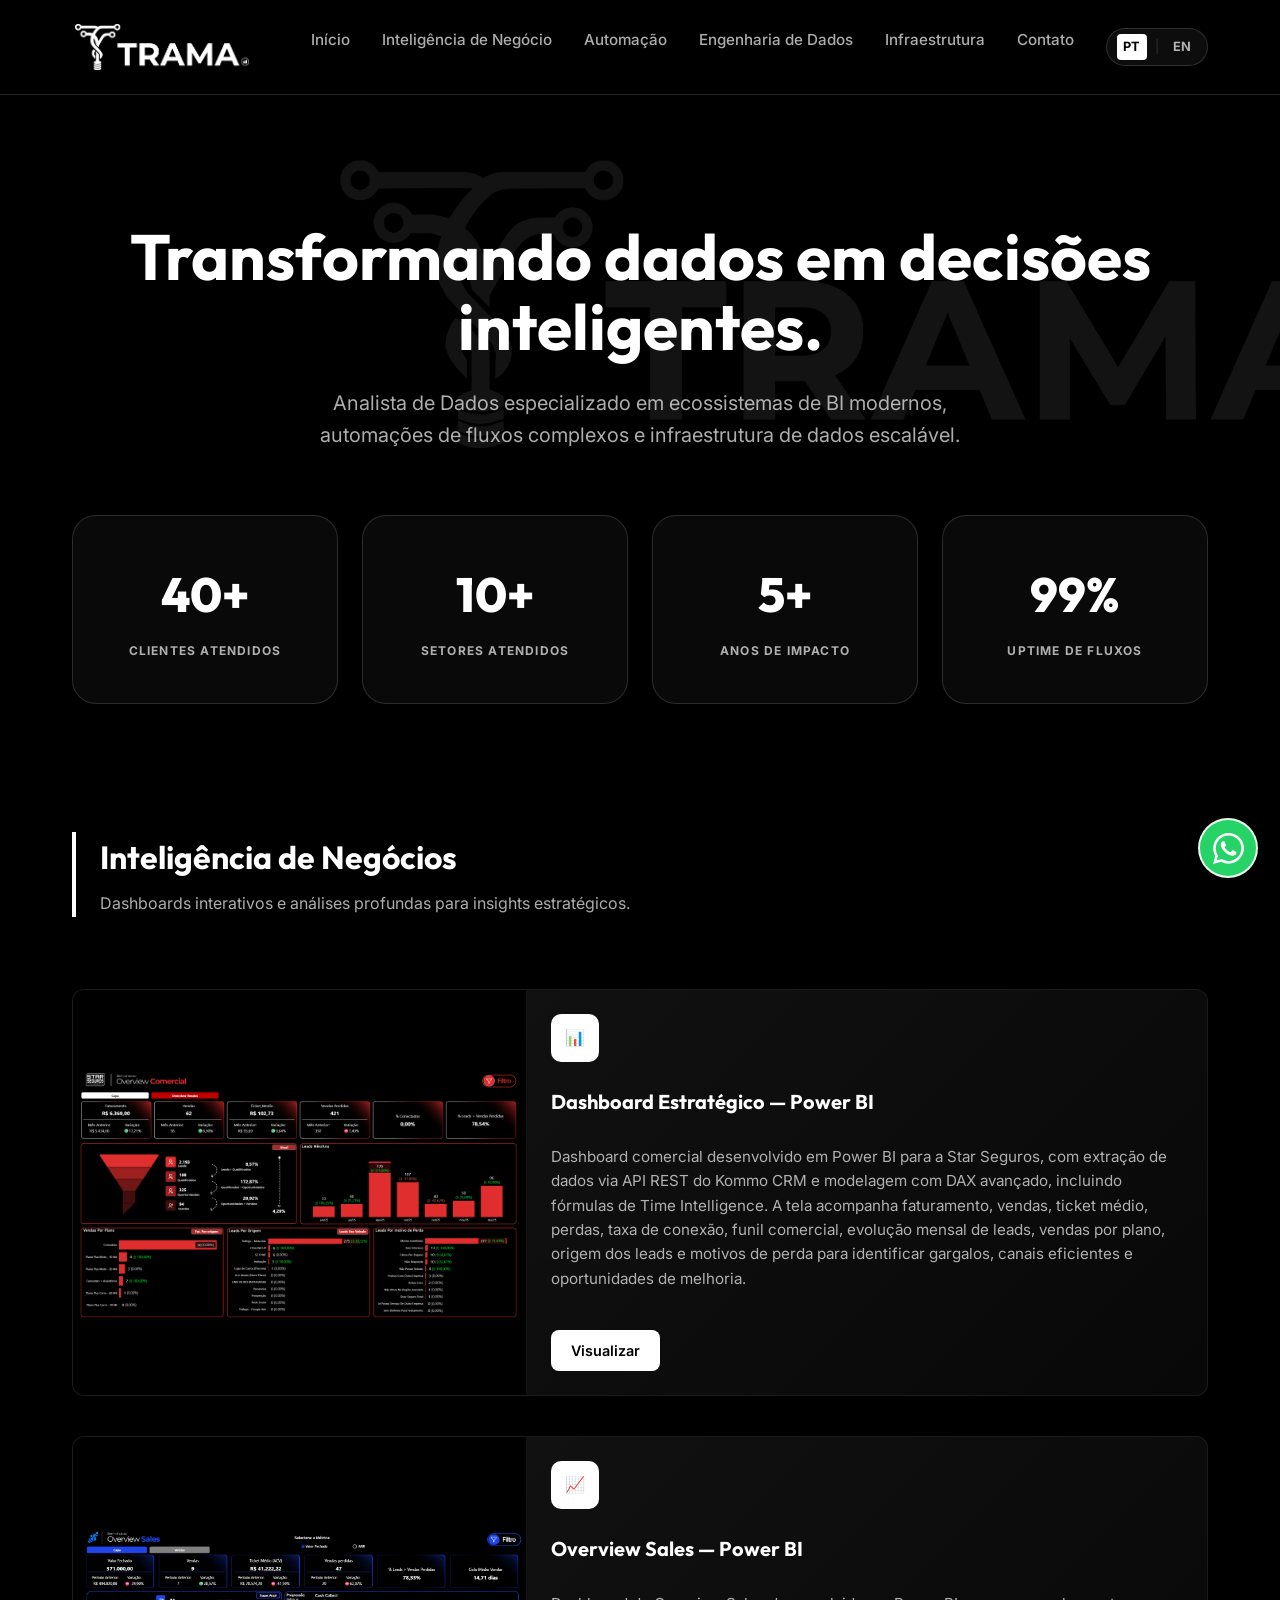
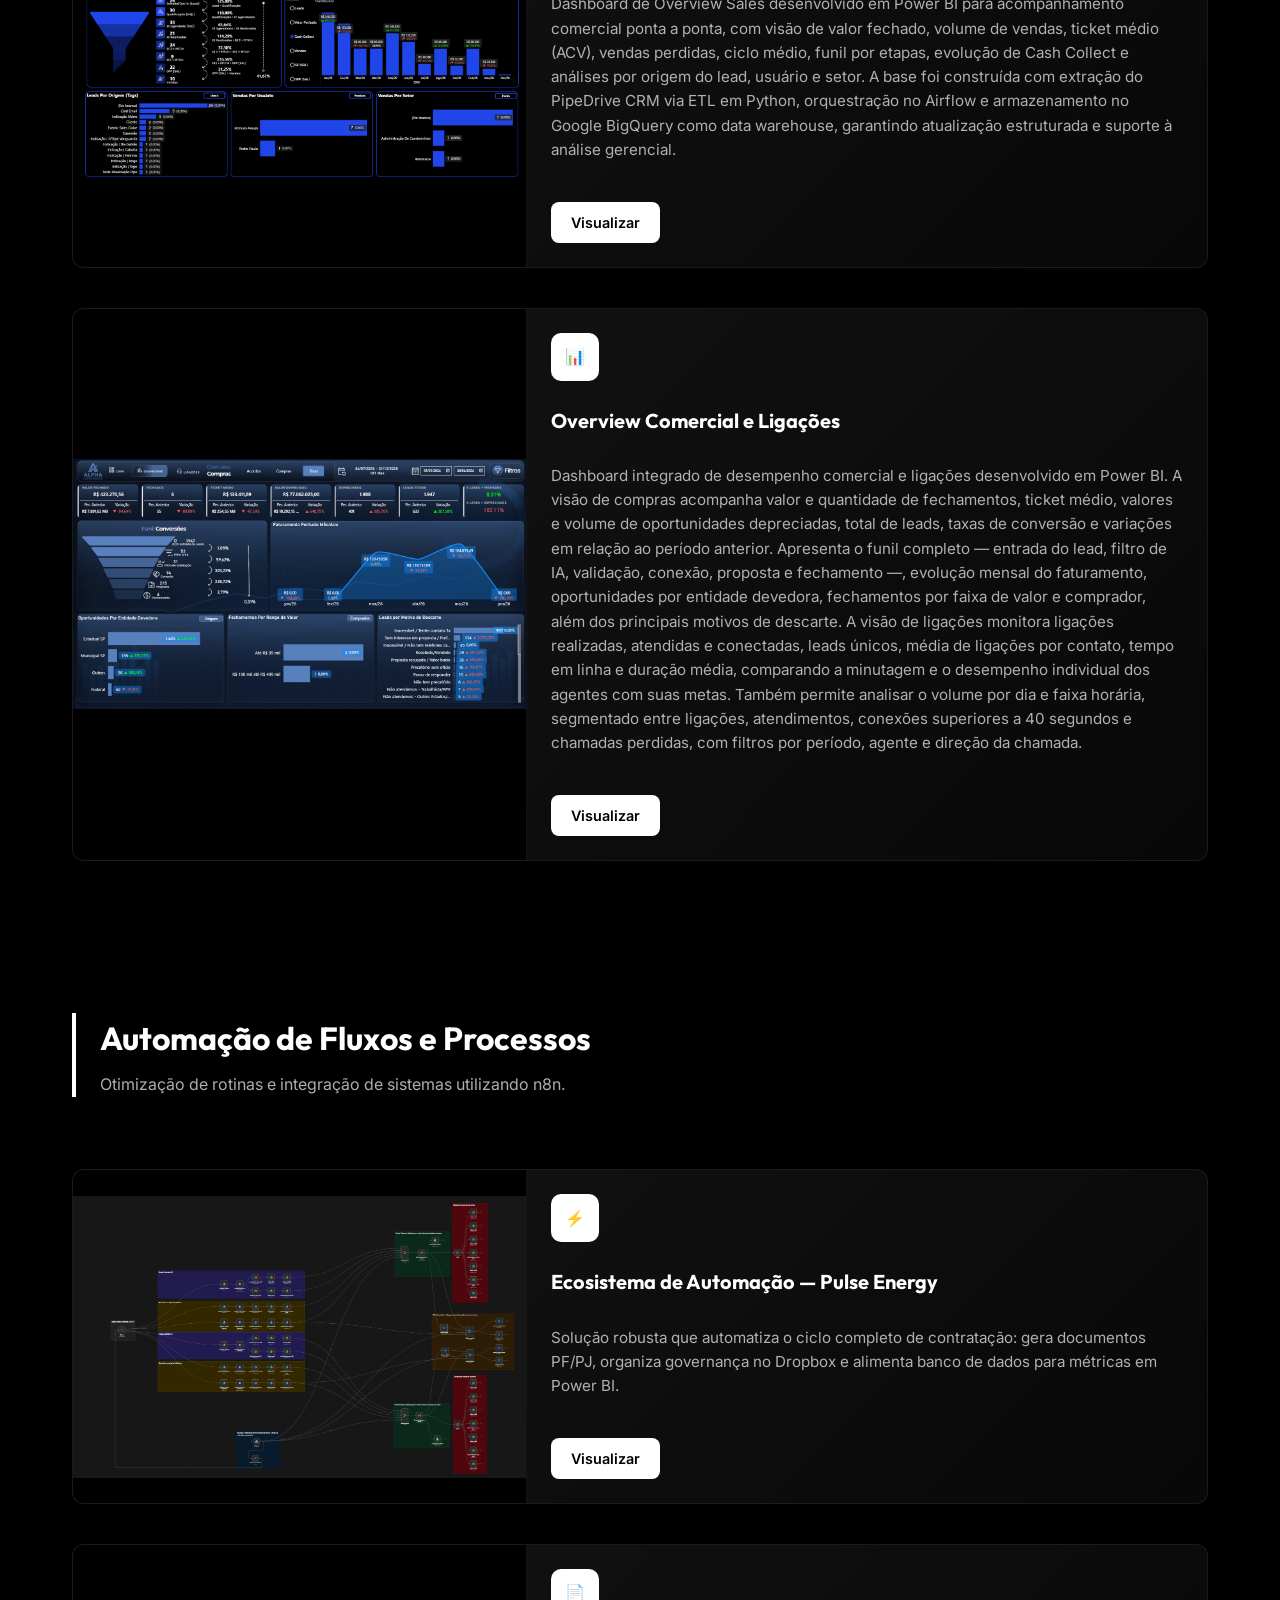
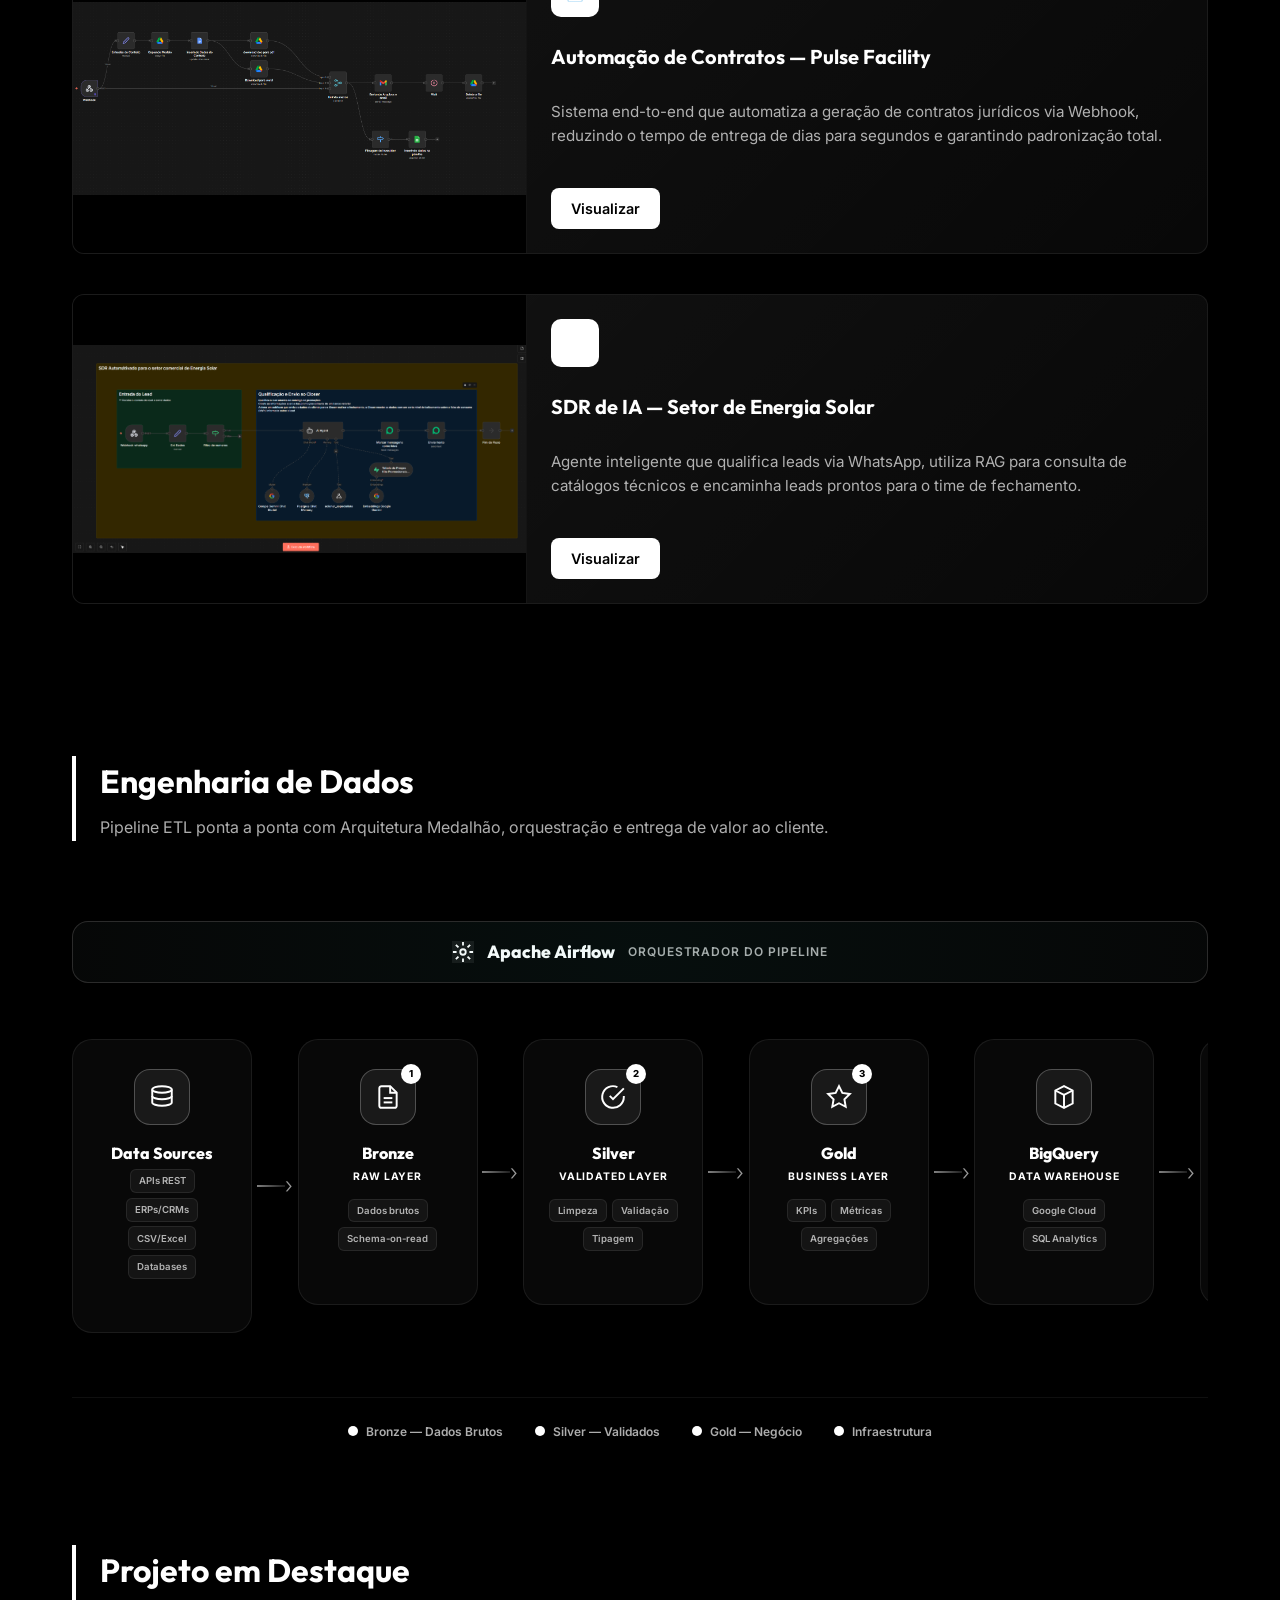
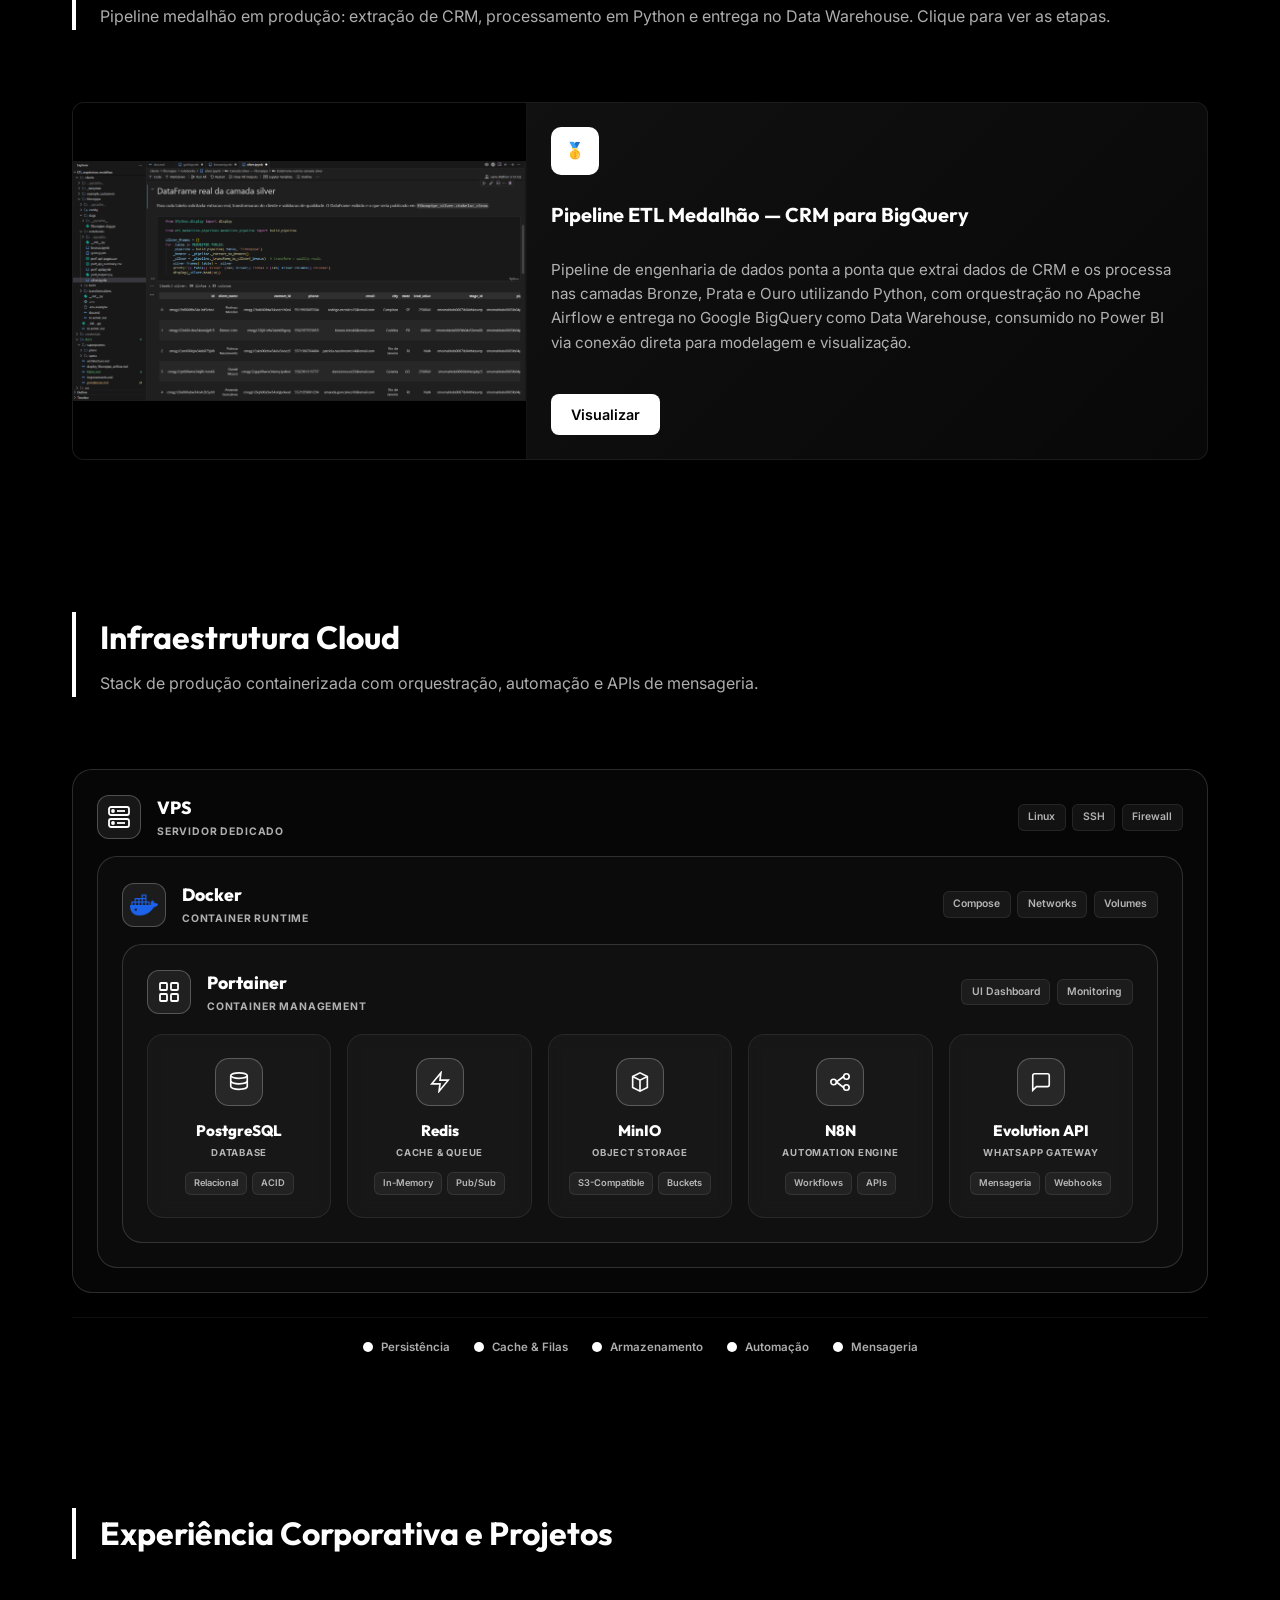
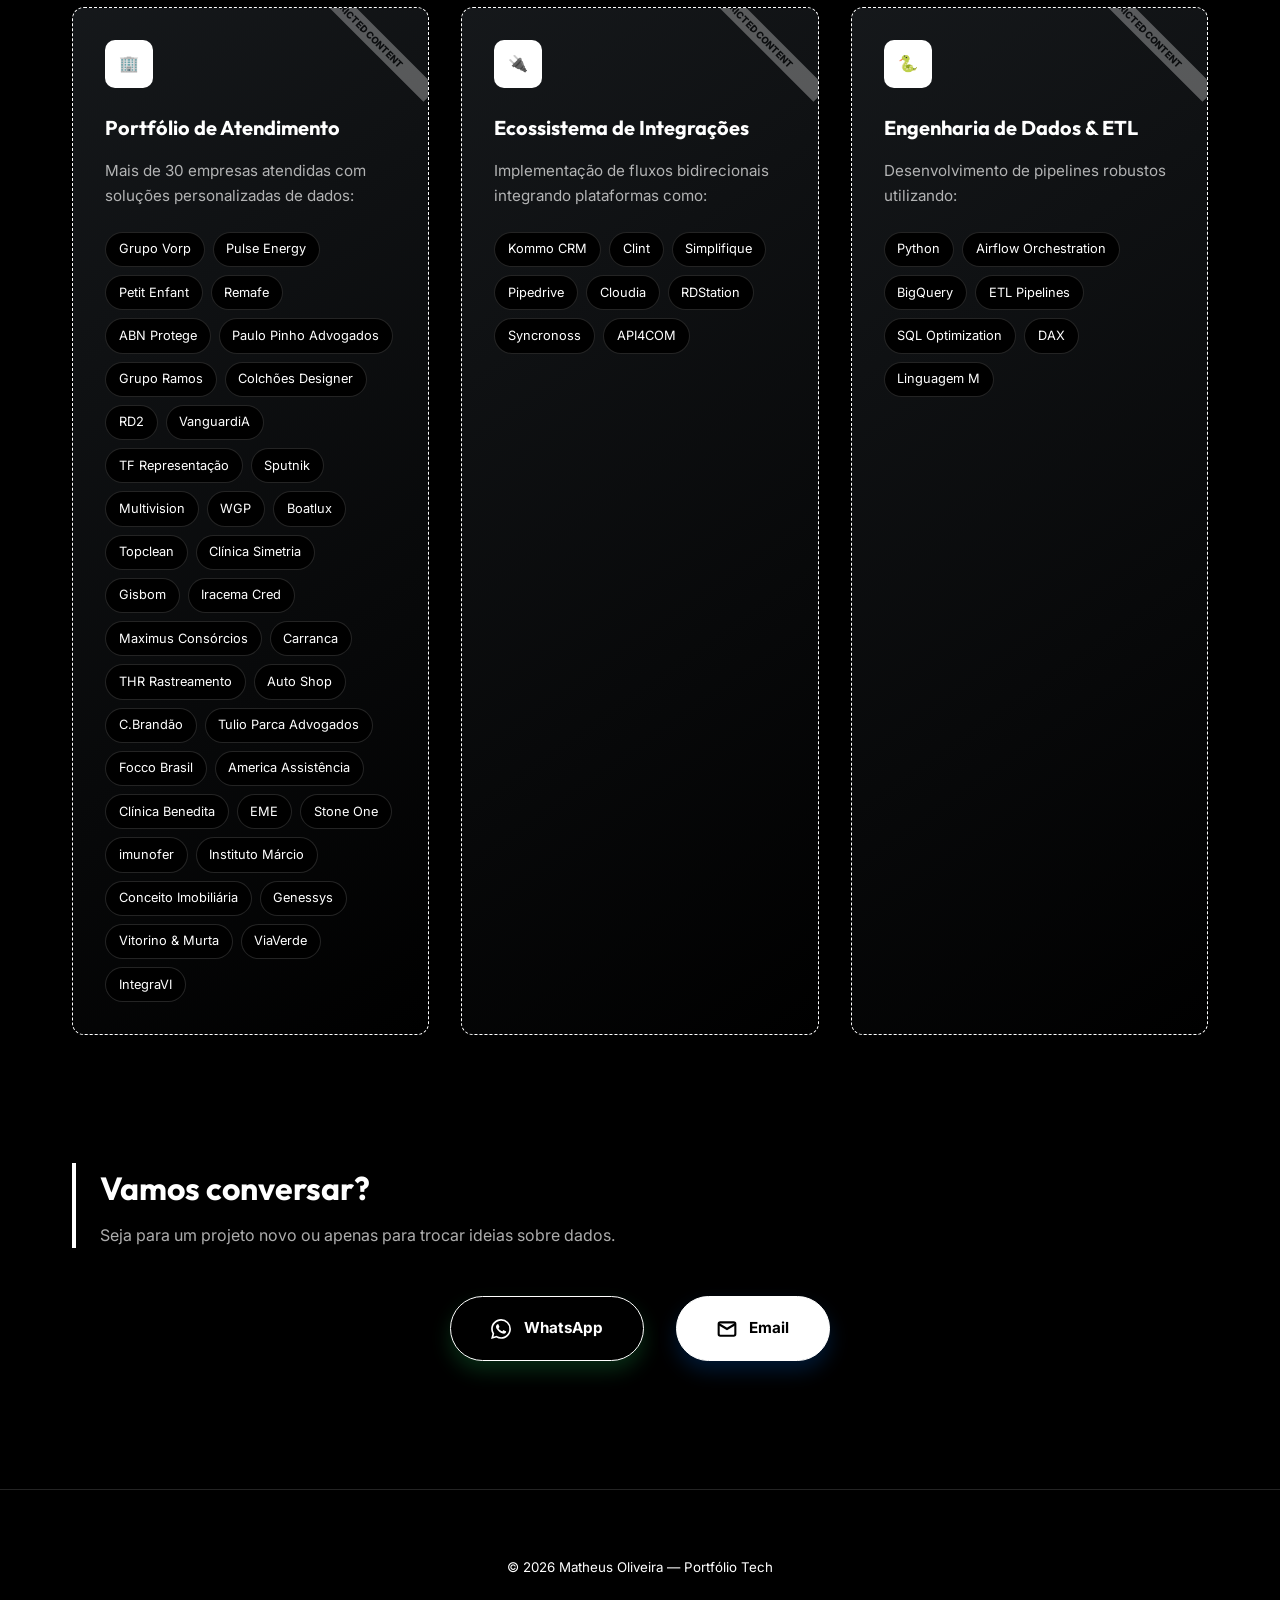
==== commit ea85ea90: "feat: add floating WhatsApp contact to Trama" ====
--- a/trama/index.html
+++ b/trama/index.html
@@ -9,7 +9,7 @@
   <title>Matheus Oliveira | Portfólio</title>
   <meta name="description" content="Especialista em BI, Automações com n8n e Engenharia de Dados." />
   <link rel="stylesheet" href="styles.css" />
-  <link rel="stylesheet" href="trama/trama.css?v=20260902-2" />
+  <link rel="stylesheet" href="trama/trama.css?v=20260903-1" />
   <link rel="preconnect" href="https://app.powerbi.com" crossorigin />
   <link rel="dns-prefetch" href="https://app.powerbi.com" />
 </head>
@@ -614,6 +614,16 @@
   </footer>
 
   <!-- Modal Global para Visualização -->
+  <a class="whatsapp-float"
+    href="https://wa.me/5585992902582?text=Ol%C3%A1%2C%20vim%20pelo%20site%20da%20TRAMA%20e%20gostaria%20de%20mais%20informa%C3%A7%C3%B5es."
+    target="_blank" rel="noopener noreferrer" aria-label="Falar com a TRAMA pelo WhatsApp"
+    title="Fale com a TRAMA pelo WhatsApp">
+    <svg aria-hidden="true" viewBox="0 0 24 24">
+      <path
+        d="M17.472 14.382c-.297-.149-1.758-.867-2.03-.967-.273-.099-.471-.148-.67.15-.197.297-.767.966-.94 1.164-.173.199-.347.223-.644.075-.297-.15-1.255-.463-2.39-1.475-.883-.788-1.48-1.761-1.653-2.059-.173-.297-.018-.458.13-.606.134-.133.298-.347.446-.52.149-.174.198-.298.298-.497.099-.198.05-.371-.025-.52-.075-.149-.669-1.612-.916-2.207-.242-.579-.487-.5-.669-.51-.173-.008-.371-.01-.57-.01-.198 0-.52.074-.792.372-.272.297-1.04 1.016-1.04 2.479 0 1.462 1.065 2.875 1.213 3.074.149.198 2.096 3.2 5.077 4.487.709.306 1.262.489 1.694.625.712.227 1.36.195 1.871.118.571-.085 1.758-.719 2.006-1.413.248-.694.248-1.289.173-1.413-.074-.124-.272-.198-.57-.347m-5.421 7.403h-.004a9.87 9.87 0 01-5.031-1.378l-.361-.214-3.741.982.998-3.648-.235-.374a9.86 9.86 0 01-1.51-5.26c.001-5.45 4.436-9.884 9.888-9.884 2.64 0 5.122 1.03 6.988 2.898a9.825 9.825 0 012.893 6.994c-.003 5.45-4.437 9.884-9.885 9.884m8.413-18.297A11.815 11.815 0 0012.05 0C5.495 0 .16 5.335.157 11.892c0 2.096.547 4.142 1.588 5.945L.057 24l6.305-1.654a11.882 11.882 0 005.683 1.448h.005c6.554 0 11.89-5.335 11.893-11.893a11.821 11.821 0 00-3.48-8.413Z" />
+    </svg>
+  </a>
+
   <div id="preview-modal" class="modal hidden" role="dialog" aria-hidden="true">
     <div class="modal-backdrop" data-close="true"></div>
     <div class="modal-content">
